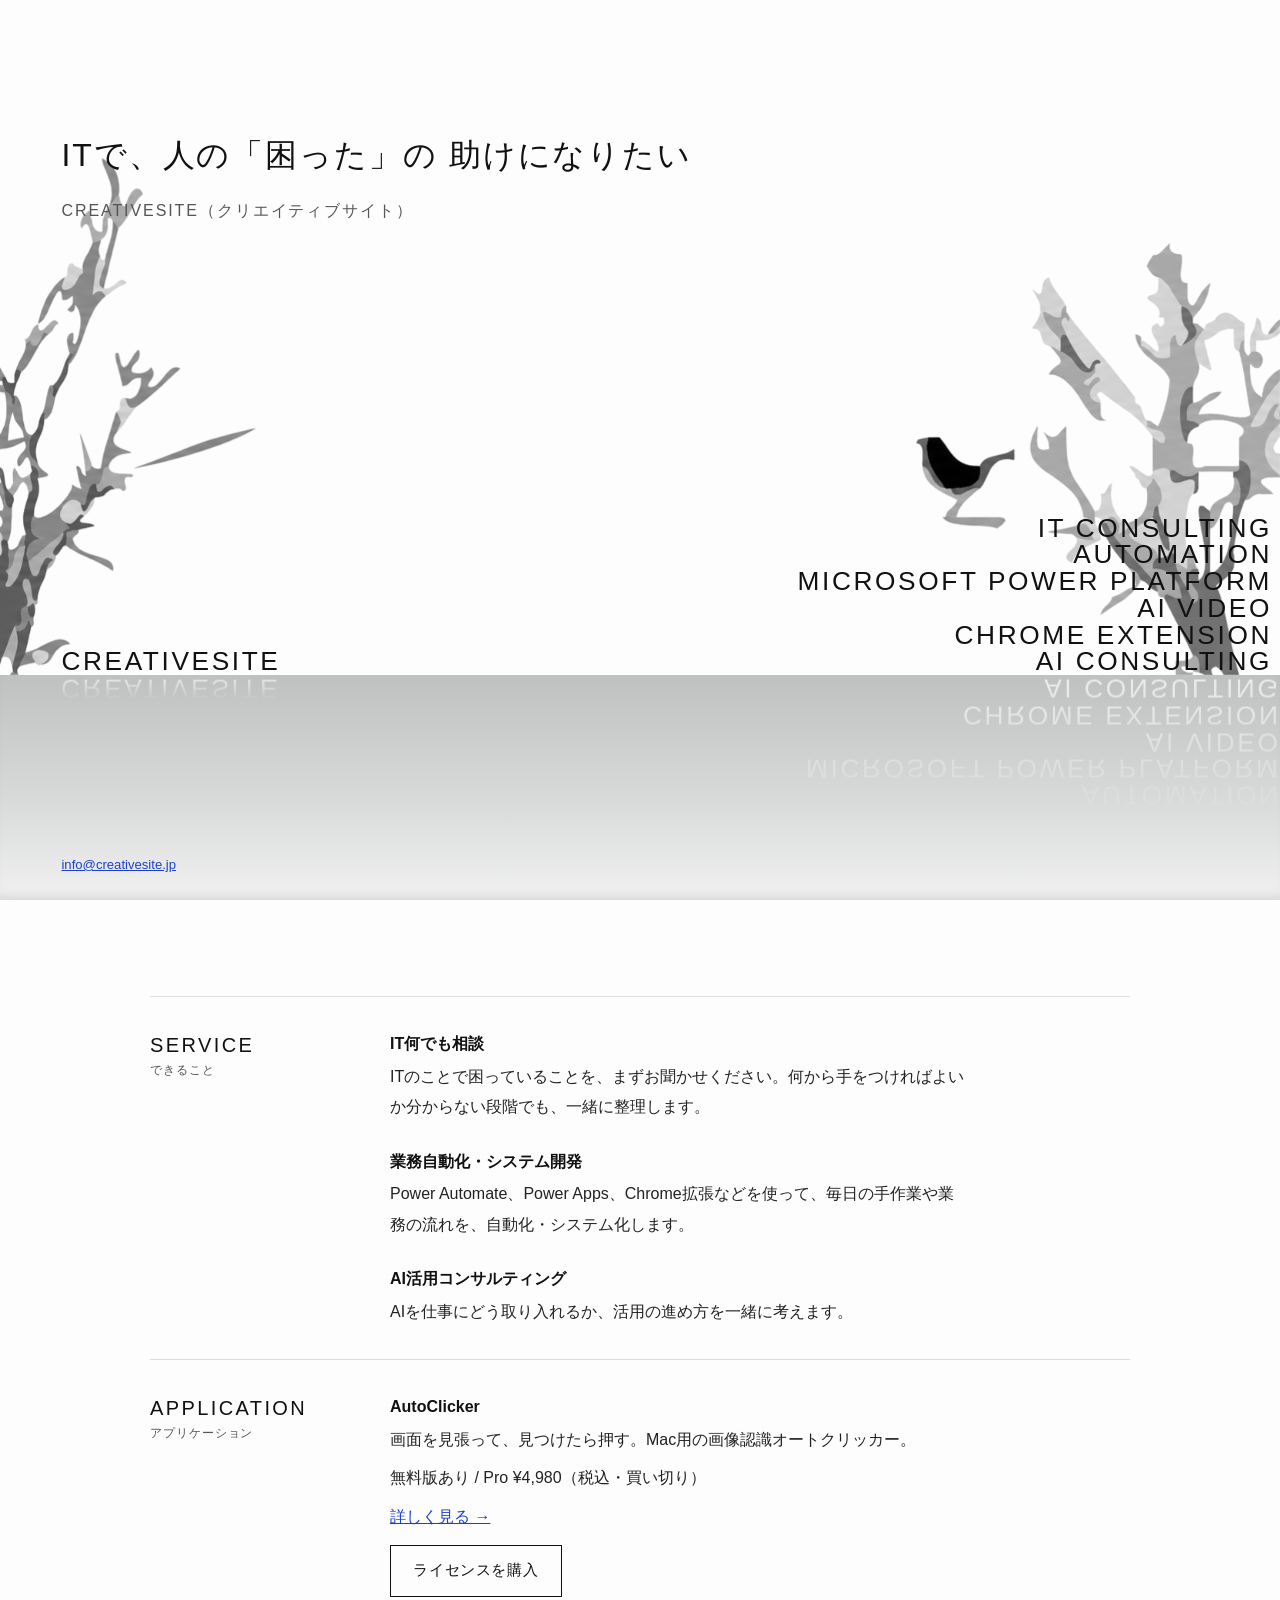
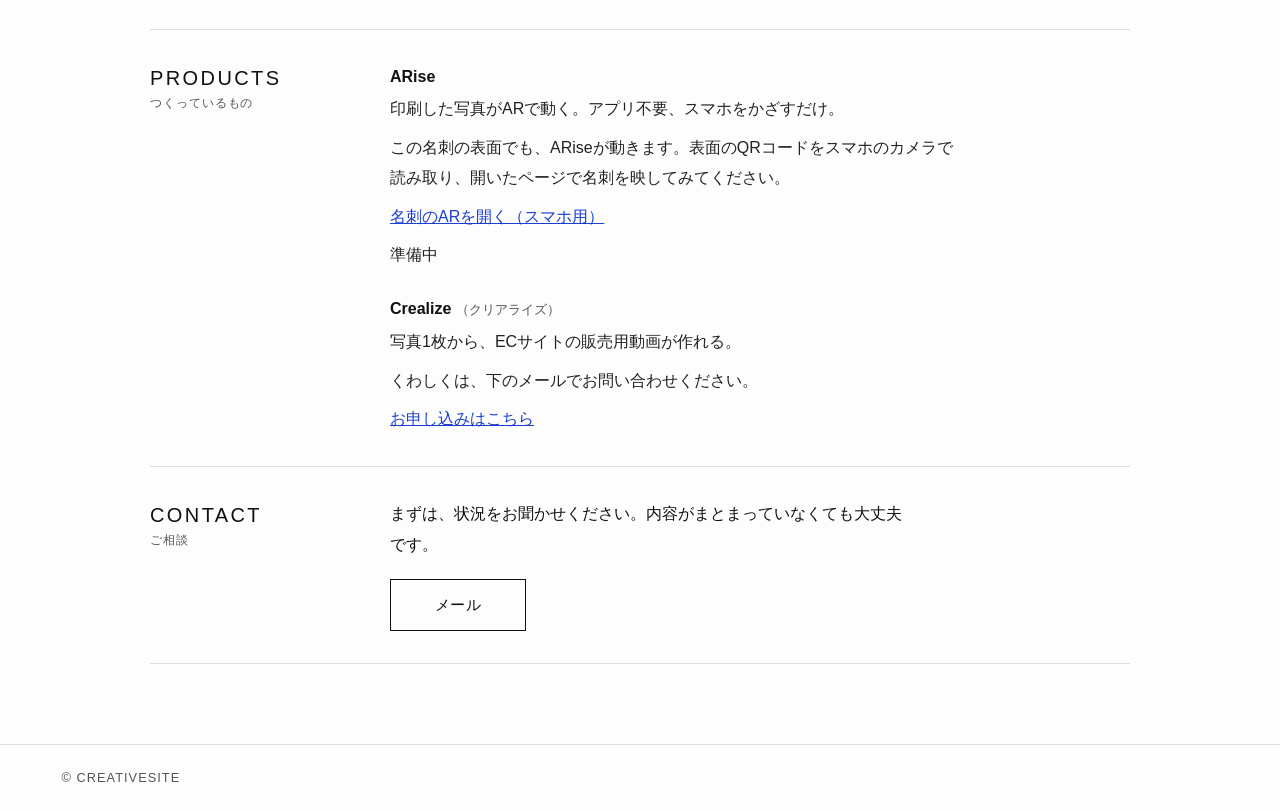
==== index.html @ b31be6be "背景の木を約15%小さくする Co-Authored-By: Claude Sonnet 5.5 <noreply@anthropic.com> Claude-Session: https://cla" ====
<!doctype html>
<html lang="ja">
<head>
<meta charset="utf-8">
<meta name="viewport" content="width=device-width, initial-scale=1">
<!-- Google tag (gtag.js) -->
<script async src="https://www.googletagmanager.com/gtag/js?id=G-5VR844BE9Q"></script>
<script>
  window.dataLayer = window.dataLayer || [];
  function gtag(){dataLayer.push(arguments);}
  gtag('js', new Date());
  gtag('config', 'G-5VR844BE9Q');
</script>
<title>CREATIVESITE（クリエイティブサイト）｜IT相談・業務自動化・AI活用</title>
<meta name="description" content="ITで、人の「困った」の助けになりたい。IT何でも相談、業務自動化・システム開発（Power Automate・Power Apps・Chrome拡張）、AI活用コンサルティング。">
<meta name="theme-color" content="#fdfdfd">
<meta property="og:type" content="website">
<meta property="og:locale" content="ja_JP">
<meta property="og:site_name" content="CREATIVESITE">
<meta property="og:title" content="CREATIVESITE（クリエイティブサイト）">
<meta property="og:description" content="ITで、人の「困った」の助けになりたい。">
<meta property="og:url" content="https://www.creativesite.jp/">
<link rel="canonical" href="https://www.creativesite.jp/">
<link rel="icon" href="data:image/svg+xml,%3Csvg xmlns='http://www.w3.org/2000/svg' viewBox='0 0 32 32'%3E%3Crect width='32' height='32' fill='%23fdfdfd'/%3E%3Crect y='20' width='32' height='12' fill='%23c4c5c5'/%3E%3Ctext x='16' y='19' font-family='Arial' font-size='17' font-weight='300' text-anchor='middle' fill='%23111'%3EC%3C/text%3E%3C/svg%3E">
<style>
  :root {
    --paper: #fdfdfd;
    --ink: #111;
    --sub: #555;
    --rule: #dcdddd;
    --floor-top: #bfc0c0;
    --floor-bottom: #f1f1f1;
    --link: #1c3fd0;
    --gutter: clamp(1.25rem, 4.8vw, 6rem);
    --horizon: 25%;

    --thin: "Helvetica Neue", "Segoe UI", "Avenir Next", Helvetica, Arial, "Hiragino Sans", "Yu Gothic", sans-serif;
    --jp: "Hiragino Sans", "Hiragino Kaku Gothic ProN", "Yu Gothic", "YuGothic", "Noto Sans JP", Meiryo, sans-serif;
  }

  *, *::before, *::after { box-sizing: border-box; }
  html { -webkit-text-size-adjust: 100%; }
  body { margin: 0; background: var(--paper); color: var(--ink); font-family: var(--jp); line-height: 1.9; }
  a { color: var(--link); }
  :focus-visible { outline: 3px solid #e0a800; outline-offset: 3px; }

  /* ---------- 1画面目: 白い空と、灰色の床に映る文字 ---------- */
  .stage {
    position: relative;
    height: 100vh;
    height: 100svh;
    min-height: 600px;
    overflow: hidden;
    background: var(--paper);
  }

  /* 背景の木と小鳥(床の上端に立つ。文字より後ろ) */
  .tree {
    position: absolute; bottom: var(--horizon); z-index: 0; width: auto; max-width: none;
    pointer-events: none; user-select: none;
    animation: appear 1.6s ease-out .2s both;
  }
  .tree.left  { left: 0;  height: 57.5vh; height: 57.5svh; }
  .tree.right { right: 0; height: 48vh; height: 48svh; }
  .floor {
    position: absolute; inset: auto 0 0 0; height: var(--horizon);
    background: linear-gradient(180deg, var(--floor-top) 0%, #d8d9d9 55%, var(--floor-bottom) 100%);
    box-shadow: inset 0 -10px 14px -10px rgba(0, 0, 0, .18);
  }

  .tagline {
    position: absolute; left: var(--gutter); top: clamp(3rem, 16vh, 8rem); margin: 0;
    font-family: var(--jp); font-weight: 300;
    font-size: clamp(1.02rem, 2.6vw, 2rem); line-height: 1.7; letter-spacing: .06em;
  }
  .tagline span { display: inline-block; }
  .tagline small { display: block; margin-top: .9rem; font-size: .5em; letter-spacing: .12em; color: var(--sub); }

  .thin {
    font-family: var(--thin); font-weight: 300; text-transform: uppercase;
    font-size: clamp(.95rem, 2.05vw, 1.9rem); letter-spacing: .1em; line-height: 1.02;
  }
  .mark { position: absolute; bottom: var(--horizon); margin: 0; }
  .mark.left  { left: var(--gutter); }
  .mark.right { right: 0; text-align: right; padding-right: max(.5rem, calc(var(--gutter) * .1)); }
  .mark ul { margin: 0; padding: 0; list-style: none; }

  /* 床に映った文字(上下を反転して、下へ向けて消える) */
  .mark .refl {
    position: absolute; left: 0; right: 0; top: 100%;
    transform: scaleY(-1);
    color: #fff;
    -webkit-mask-image: linear-gradient(to top, rgba(0,0,0,.7), transparent 92%);
            mask-image: linear-gradient(to top, rgba(0,0,0,.7), transparent 92%);
    pointer-events: none; user-select: none;
    animation: appear 1.4s ease-out .3s both;
  }
  @keyframes appear { from { opacity: 0; } to { opacity: 1; } }

  .mail {
    position: absolute; left: var(--gutter); bottom: clamp(.9rem, 3vh, 1.6rem); margin: 0;
    font-family: var(--thin); font-size: .82rem; line-height: 1.4;
  }

  /* ---------- 2画面目以降: 内容 ---------- */
  .info { width: min(980px, 100% - 2.5rem); margin: 0 auto; padding: clamp(3rem, 9vw, 6rem) 0 clamp(3rem, 8vw, 5rem); }
  .sec { display: grid; grid-template-columns: minmax(9rem, 13rem) 1fr; column-gap: 2rem; padding: 2rem 0; border-top: 1px solid var(--rule); }
  .sec:last-child { border-bottom: 1px solid var(--rule); }
  .sec h2 {
    margin: 0; font-family: var(--thin); font-weight: 300; text-transform: uppercase;
    font-size: 1.25rem; letter-spacing: .12em; line-height: 1.6;
  }
  .sec h2 small { display: block; font-family: var(--jp); font-size: .72rem; letter-spacing: .08em; color: var(--sub); text-transform: none; }
  dl { margin: 0; }
  dl > div + div { margin-top: 1.5rem; }
  dt { font-weight: 600; }
  dt small { font-weight: 400; color: var(--sub); }
  dd { margin: .15rem 0 0; max-width: 36em; color: #222; }
  dd p { margin: 0; }
  dd p + p { margin-top: .5rem; }
  p, dd { line-break: strict; text-wrap: pretty; }

  .links { display: flex; flex-wrap: wrap; gap: .7rem; margin: 0; padding: 0; list-style: none; }
  .links a {
    display: inline-block; padding: .65rem 1.4rem; min-width: 8.5rem; text-align: center;
    color: var(--ink); text-decoration: none; border: 1px solid var(--ink);
    font-size: .95rem; letter-spacing: .04em;
    transition: background-color .15s, color .15s;
  }
  .links a:hover { background: var(--ink); color: #fff; }
  .soon { display: inline-block; padding: .65rem 1.4rem; min-width: 8.5rem; text-align: center; border: 1px dashed #aaa; color: #777; font-size: .95rem; cursor: not-allowed; }
  .soon small { display: block; font-size: .72rem; letter-spacing: .08em; }
  dd .links { margin-top: .8rem; }
  .contact-note { margin: 0 0 1.2rem; max-width: 34em; }

  footer { border-top: 1px solid var(--rule); padding: 1.3rem var(--gutter); font-family: var(--thin); font-weight: 300; font-size: .8rem; letter-spacing: .08em; color: var(--sub); }
  footer p { margin: 0; }

  @media (max-width: 720px) {
    .sec { grid-template-columns: 1fr; row-gap: 1rem; }
    .thin { letter-spacing: .05em; font-size: clamp(.8rem, 3.6vw, 1rem); }
    :root { --horizon: 27%; }
    .tree.left  { height: min(255px, 34svh); }
    .tree.right { height: min(212px, 28svh); }
  }
  @media (prefers-reduced-motion: reduce) {
    .mark .refl, .tree { animation: none; }
    .links a { transition: none; }
  }
</style>
</head>
<body>

<header class="stage">
  <img class="tree left" src="/assets/tree-left.png" width="332" height="672" alt="" aria-hidden="true" decoding="async">
  <img class="tree right" src="/assets/tree-right-bird.png" width="474" height="562" alt="" aria-hidden="true" decoding="async">

  <p class="tagline"><span>ITで、人の「困った」の</span> <span>助けになりたい</span><small>CREATIVESITE（クリエイティブサイト）</small></p>

  <div class="floor" aria-hidden="true"></div>

  <h1 class="mark left thin" aria-label="CREATIVESITE（クリエイティブサイト）">
    <span>CREATIVESITE</span>
    <span class="refl" aria-hidden="true">CREATIVESITE</span>
  </h1>

  <div class="mark right thin">
    <ul>
      <li>IT Consulting</li>
      <li>Automation</li>
      <li>Microsoft Power Platform</li>
      <li>AI Video</li>
      <li>Chrome Extension</li>
      <li>AI Consulting</li>
    </ul>
    <ul class="refl" aria-hidden="true">
      <li>IT Consulting</li>
      <li>Automation</li>
      <li>Microsoft Power Platform</li>
      <li>AI Video</li>
      <li>Chrome Extension</li>
      <li>AI Consulting</li>
    </ul>
  </div>

  <p class="mail"><a href="mailto:info@creativesite.jp">info@creativesite.jp</a></p>
</header>

<main class="info">

  <section class="sec" aria-labelledby="service">
    <h2 id="service">Service<small>できること</small></h2>
    <dl>
      <div>
        <dt>IT何でも相談</dt>
        <dd><p>ITのことで困っていることを、まずお聞かせください。何から手をつければよいか分からない段階でも、一緒に整理します。</p></dd>
      </div>
      <div>
        <dt>業務自動化・システム開発</dt>
        <dd><p>Power Automate、Power Apps、Chrome拡張などを使って、毎日の手作業や業務の流れを、自動化・システム化します。</p></dd>
      </div>
      <div>
        <dt>AI活用コンサルティング</dt>
        <dd><p>AIを仕事にどう取り入れるか、活用の進め方を一緒に考えます。</p></dd>
      </div>
    </dl>
  </section>

  <section class="sec" aria-labelledby="application">
    <h2 id="application">Application<small>アプリケーション</small></h2>
    <dl>
      <div>
        <dt>AutoClicker</dt>
        <dd>
          <p>画面を見張って、見つけたら押す。Mac用の画像認識オートクリッカー。</p>
          <p>無料版あり / Pro ¥4,980（税込・買い切り）</p>
          <p><a href="/autoclicker/">詳しく見る →</a></p>
          <ul class="links">
            <li><a href="/autoclicker/#plans">ライセンスを購入</a></li>
          </ul>
        </dd>
      </div>
    </dl>
  </section>

  <section class="sec" aria-labelledby="products">
    <h2 id="products">Products<small>つくっているもの</small></h2>
    <dl>
      <div>
        <dt>ARise</dt>
        <dd>
          <p>印刷した写真がARで動く。アプリ不要、スマホをかざすだけ。</p>
          <p>この名刺の表面でも、ARiseが動きます。表面のQRコードをスマホのカメラで読み取り、開いたページで名刺を映してみてください。</p>
          <p><a href="https://ar.creativesite.jp/">名刺のARを開く（スマホ用）</a></p>
          <p>準備中</p>
        </dd>
      </div>
      <div>
        <dt>Crealize <small>（クリアライズ）</small></dt>
        <dd>
          <p>写真1枚から、ECサイトの販売用動画が作れる。</p>
          <p>くわしくは、下のメールでお問い合わせください。</p>
          <p><a href="https://creativesite.jp/crealize/apply/">お申し込みはこちら</a></p>
        </dd>
      </div>
    </dl>
  </section>

  <section class="sec" aria-labelledby="contact">
    <h2 id="contact">Contact<small>ご相談</small></h2>
    <div>
      <p class="contact-note">まずは、状況をお聞かせください。内容がまとまっていなくても大丈夫です。</p>
      <ul class="links">
        <li><a href="mailto:info@creativesite.jp">メール</a></li>
      </ul>
    </div>
  </section>

</main>

<footer>
  <p>&copy; CREATIVESITE</p>
</footer>

</body>
</html>
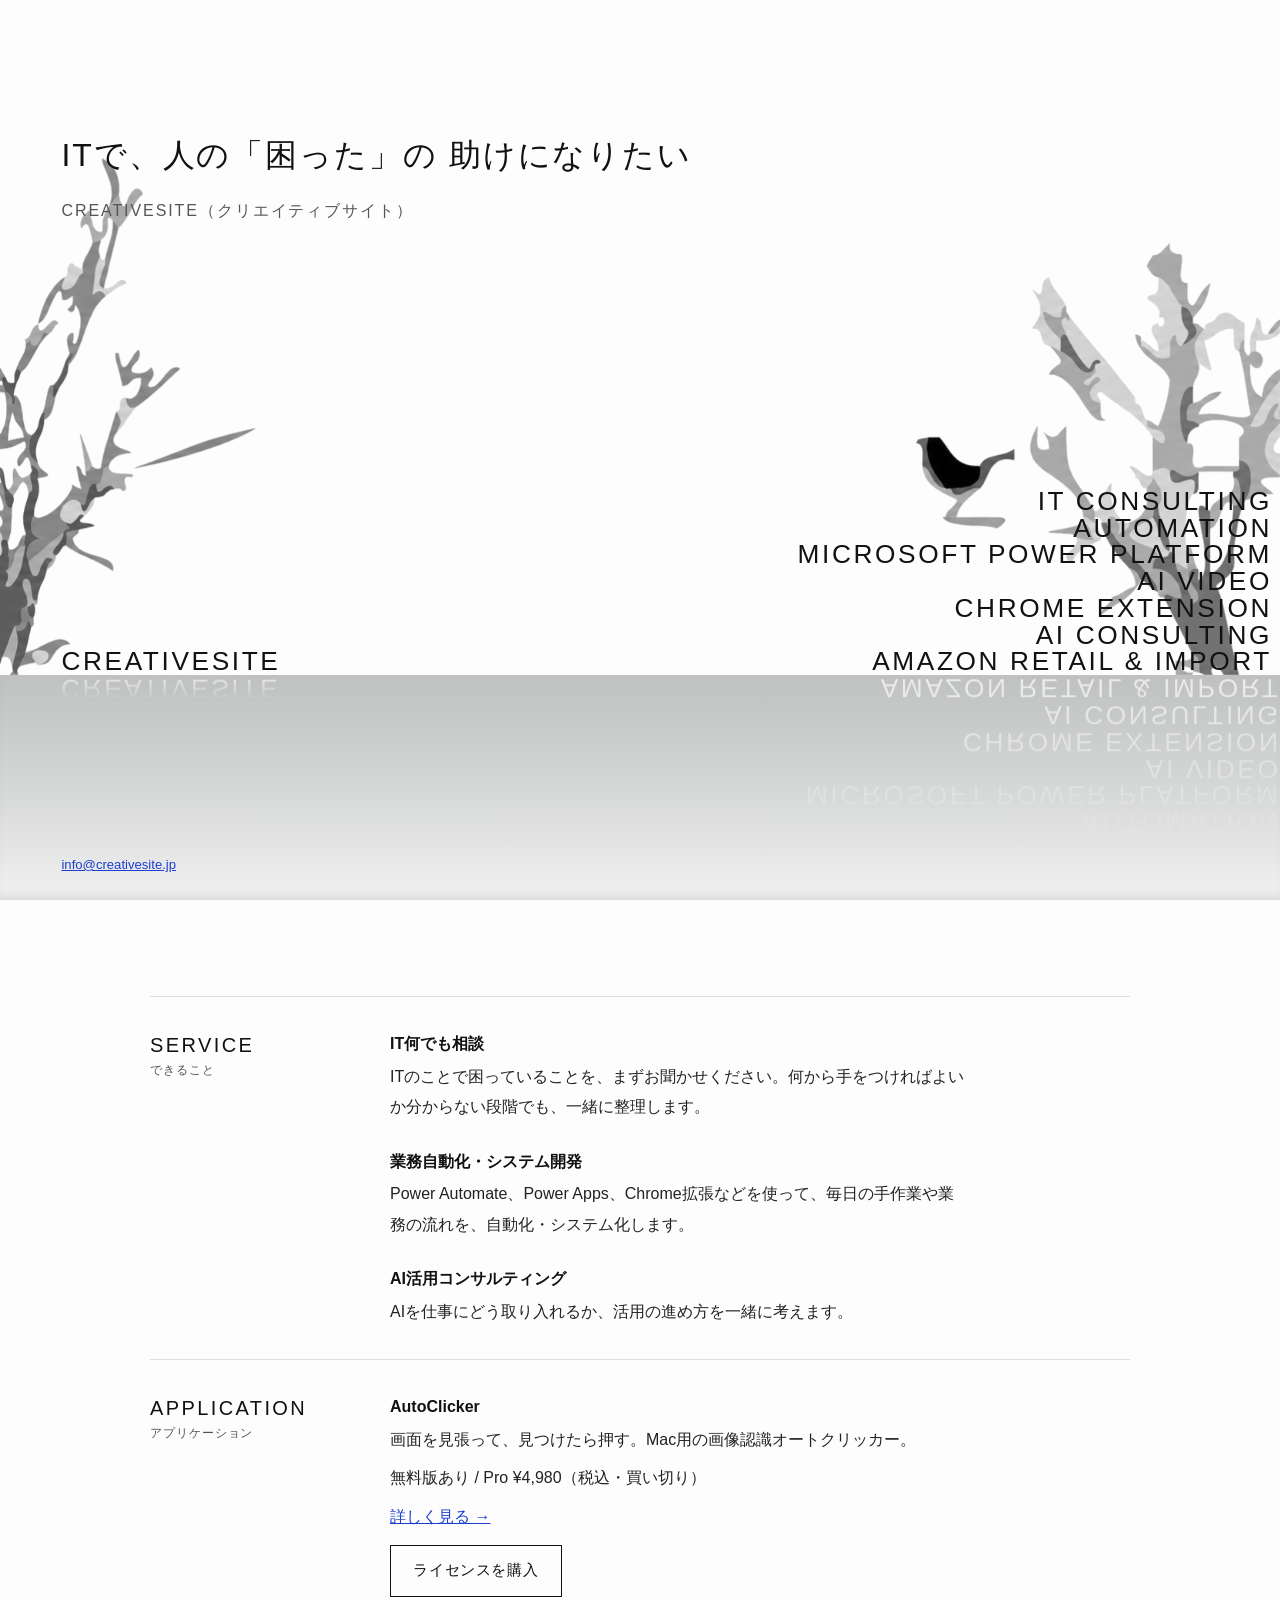
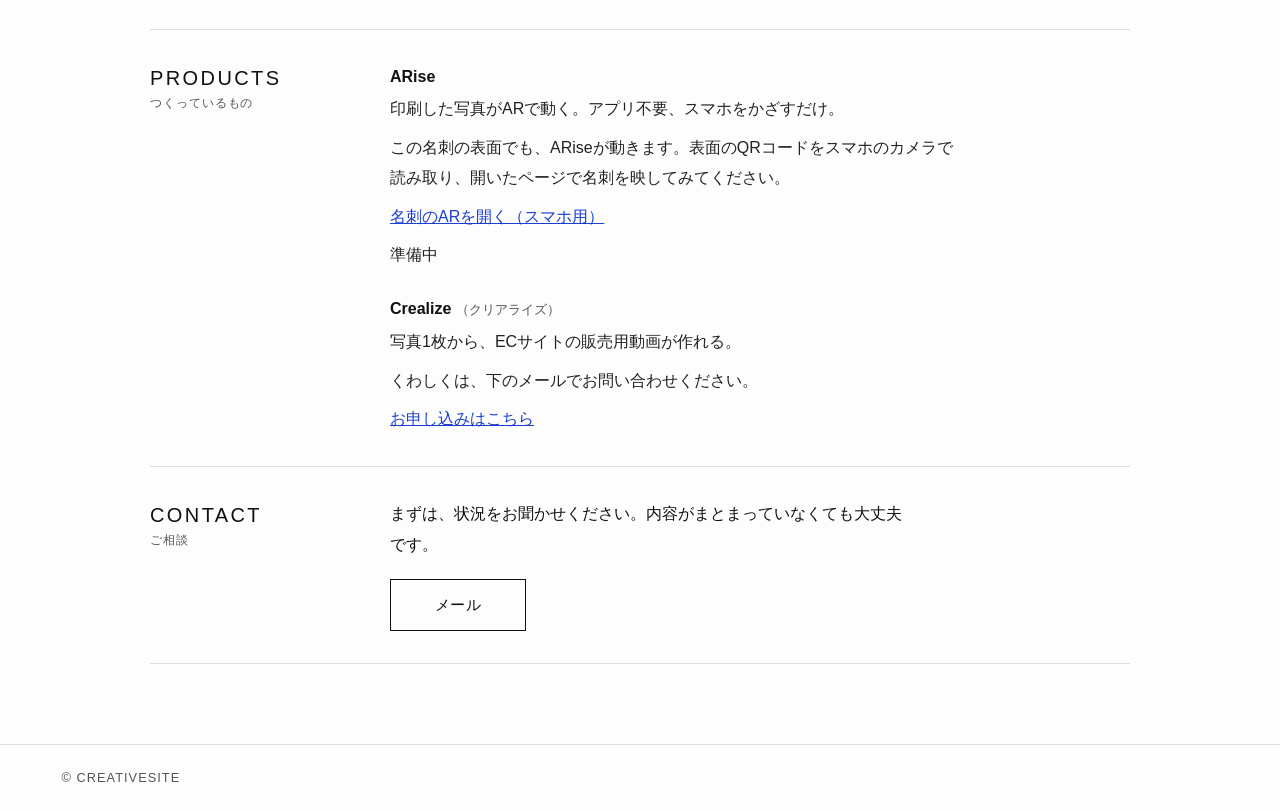
==== commit 9bec8f46: "Add Amazon Retail & Import to header menu Co-Authored-By: Claude Sonnet 5.5 <noreply@anthropic.com> " ====
--- a/index.html
+++ b/index.html
@@ -172,6 +172,7 @@
       <li>AI Video</li>
       <li>Chrome Extension</li>
       <li>AI Consulting</li>
+      <li>Amazon Retail &amp; Import</li>
     </ul>
     <ul class="refl" aria-hidden="true">
       <li>IT Consulting</li>
@@ -180,6 +181,7 @@
       <li>AI Video</li>
       <li>Chrome Extension</li>
       <li>AI Consulting</li>
+      <li>Amazon Retail &amp; Import</li>
     </ul>
   </div>
 
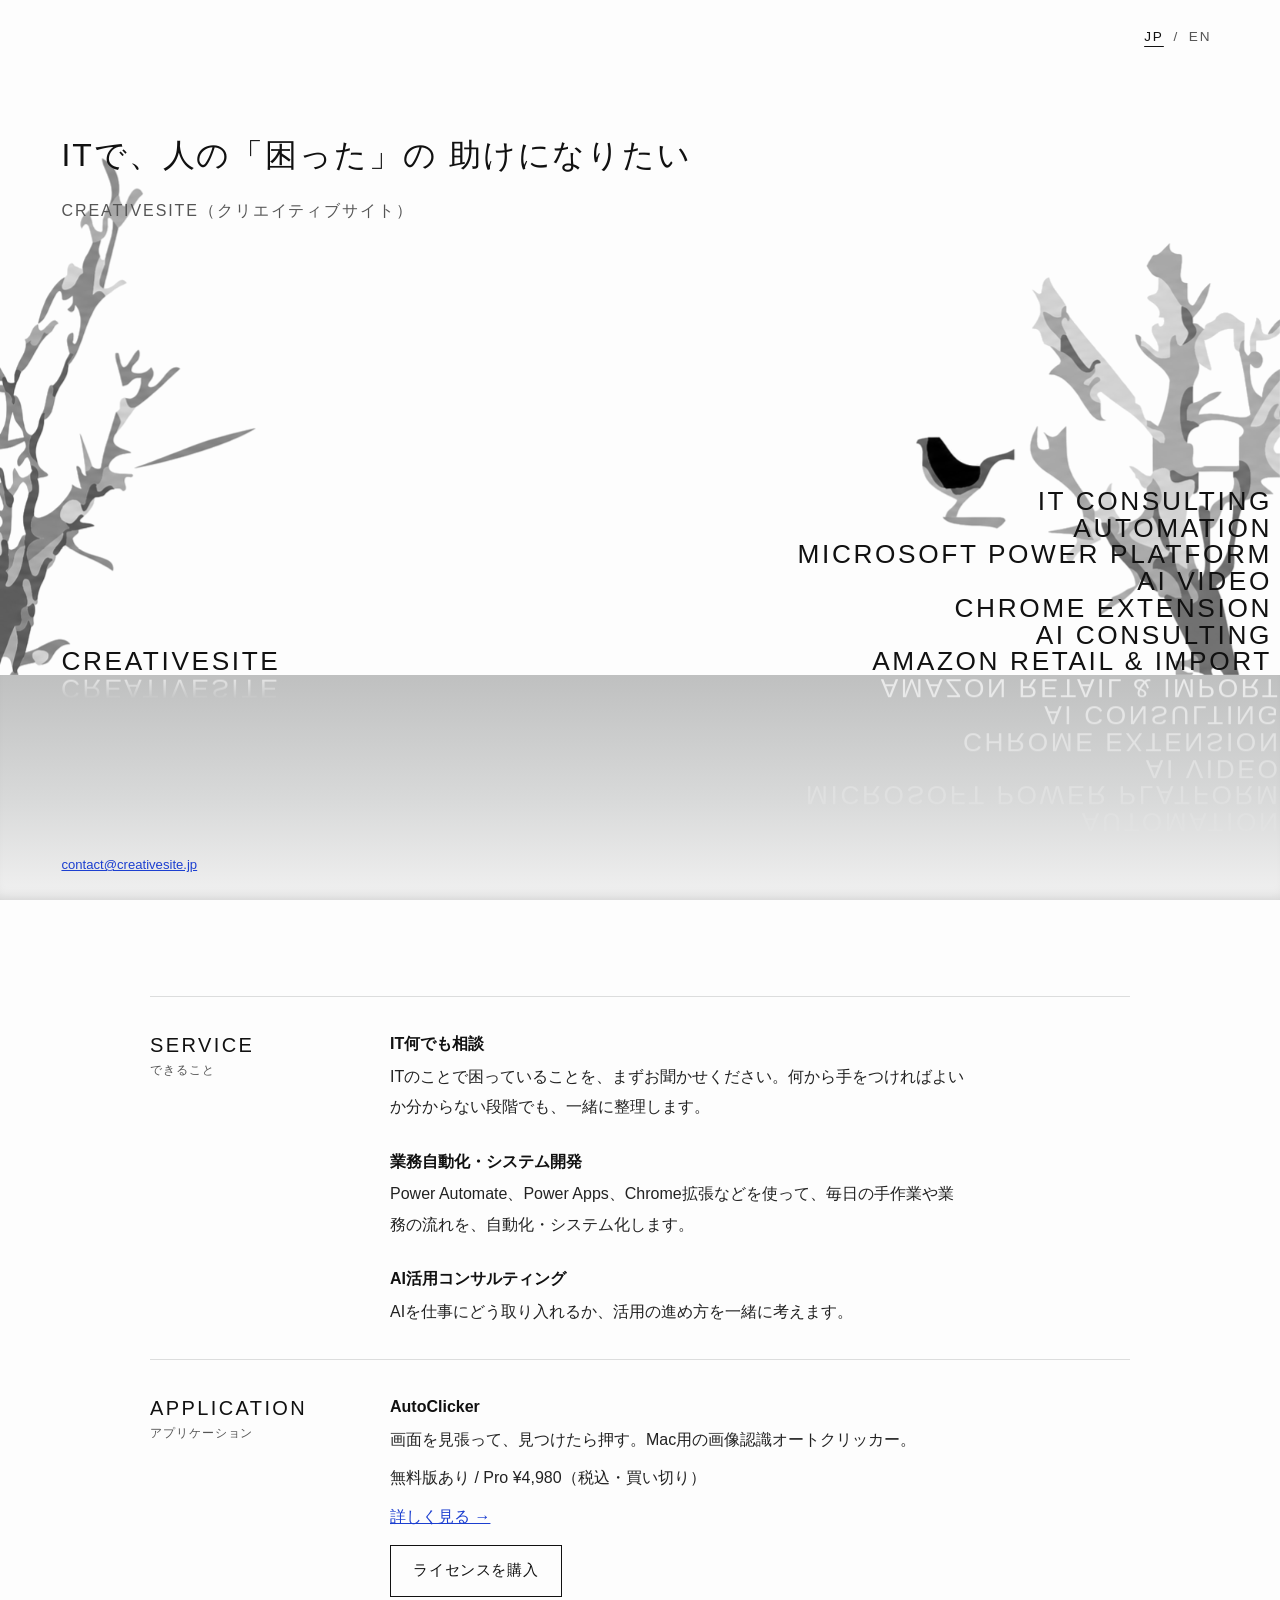
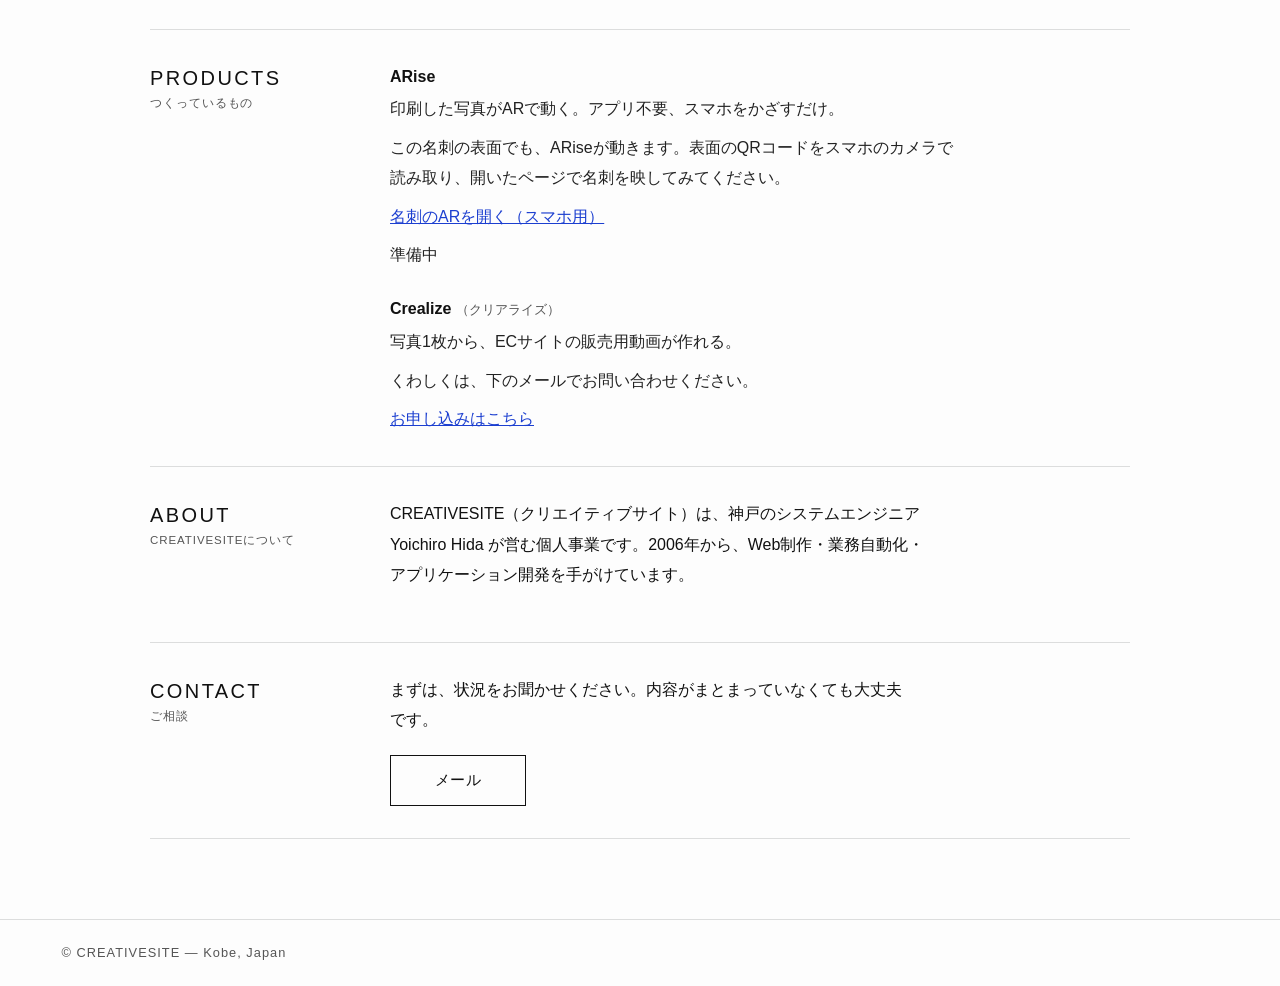
==== commit 4f346b31: "トップページに JP/EN 切り替え(パタパタ表示)と About を追加 - 右上の JP / EN ボタンで、ページを読み込み直さずに文章を切り替える - 切り替え時は、文字がランダムにめくれてか" ====
--- a/index.html
+++ b/index.html
@@ -12,7 +12,7 @@
   gtag('config', 'G-5VR844BE9Q');
 </script>
 <title>CREATIVESITE（クリエイティブサイト）｜IT相談・業務自動化・AI活用</title>
-<meta name="description" content="ITで、人の「困った」の助けになりたい。IT何でも相談、業務自動化・システム開発（Power Automate・Power Apps・Chrome拡張）、AI活用コンサルティング。">
+<meta name="description" content="ITで、人の「困った」の助けになりたい。神戸のIT個人事業。IT何でも相談、業務自動化・システム開発（Power Automate・Power Apps・Chrome拡張）、AI活用コンサルティング。">
 <meta name="theme-color" content="#fdfdfd">
 <meta property="og:type" content="website">
 <meta property="og:locale" content="ja_JP">
@@ -136,6 +136,25 @@
   footer { border-top: 1px solid var(--rule); padding: 1.3rem var(--gutter); font-family: var(--thin); font-weight: 300; font-size: .8rem; letter-spacing: .08em; color: var(--sub); }
   footer p { margin: 0; }
 
+  /* ---------- 言語切り替え ---------- */
+  .lang {
+    position: absolute; top: clamp(.6rem, 2.4vh, 1.4rem); right: var(--gutter); z-index: 2;
+    display: flex; align-items: center; gap: .15rem;
+    font-family: var(--thin); font-weight: 300; font-size: .85rem; letter-spacing: .14em;
+    color: var(--sub);
+  }
+  .lang button {
+    font: inherit; letter-spacing: inherit; color: inherit; background: none; border: 0;
+    padding: .55rem .45rem; cursor: pointer; line-height: 1;
+  }
+  .lang button[aria-pressed="true"] { color: var(--ink); text-decoration: underline; text-underline-offset: .35em; text-decoration-thickness: 1px; cursor: default; }
+  .lang button:hover { color: var(--ink); }
+  html[lang="en"] body,
+  html[lang="en"] .tagline { font-family: var(--thin); }
+  html[lang="en"] .tagline { letter-spacing: .03em; }
+  html[lang="en"] dd { color: #333; }
+  .flapping { font-variant-numeric: tabular-nums; }
+
   @media (max-width: 720px) {
     .sec { grid-template-columns: 1fr; row-gap: 1rem; }
     .thin { letter-spacing: .05em; font-size: clamp(.8rem, 3.6vw, 1rem); }
@@ -155,17 +174,23 @@
   <img class="tree left" src="/assets/tree-left.png" width="332" height="672" alt="" aria-hidden="true" decoding="async">
   <img class="tree right" src="/assets/tree-right-bird.png" width="474" height="562" alt="" aria-hidden="true" decoding="async">
 
-  <p class="tagline"><span>ITで、人の「困った」の</span> <span>助けになりたい</span><small>CREATIVESITE（クリエイティブサイト）</small></p>
+  <div class="lang" role="group" aria-label="Language / 言語">
+    <button type="button" data-lang="ja" aria-pressed="true" lang="ja" title="日本語">JP</button>
+    <span aria-hidden="true">/</span>
+    <button type="button" data-lang="en" aria-pressed="false" lang="en" title="English">EN</button>
+  </div>
+
+  <p class="tagline" data-i18n="tagline"><span>ITで、人の「困った」の</span> <span>助けになりたい</span><small>CREATIVESITE（クリエイティブサイト）</small></p>
 
   <div class="floor" aria-hidden="true"></div>
 
-  <h1 class="mark left thin" aria-label="CREATIVESITE（クリエイティブサイト）">
-    <span>CREATIVESITE</span>
-    <span class="refl" aria-hidden="true">CREATIVESITE</span>
+  <h1 class="mark left thin" aria-label="CREATIVESITE（クリエイティブサイト）" data-i18n-aria="h1">
+    <span data-flap>CREATIVESITE</span>
+    <span class="refl" aria-hidden="true" data-flap>CREATIVESITE</span>
   </h1>
 
   <div class="mark right thin">
-    <ul>
+    <ul data-flap>
       <li>IT Consulting</li>
       <li>Automation</li>
       <li>Microsoft Power Platform</li>
@@ -174,7 +199,7 @@
       <li>AI Consulting</li>
       <li>Amazon Retail &amp; Import</li>
     </ul>
-    <ul class="refl" aria-hidden="true">
+    <ul class="refl" aria-hidden="true" data-flap>
       <li>IT Consulting</li>
       <li>Automation</li>
       <li>Microsoft Power Platform</li>
@@ -185,40 +210,40 @@
     </ul>
   </div>
 
-  <p class="mail"><a href="mailto:info@creativesite.jp">info@creativesite.jp</a></p>
+  <p class="mail"><a href="mailto:contact@creativesite.jp" data-flap>contact@creativesite.jp</a></p>
 </header>
 
 <main class="info">
 
   <section class="sec" aria-labelledby="service">
-    <h2 id="service">Service<small>できること</small></h2>
+    <h2 id="service" data-i18n="svc.h">Service<small>できること</small></h2>
     <dl>
       <div>
-        <dt>IT何でも相談</dt>
-        <dd><p>ITのことで困っていることを、まずお聞かせください。何から手をつければよいか分からない段階でも、一緒に整理します。</p></dd>
-      </div>
-      <div>
-        <dt>業務自動化・システム開発</dt>
-        <dd><p>Power Automate、Power Apps、Chrome拡張などを使って、毎日の手作業や業務の流れを、自動化・システム化します。</p></dd>
-      </div>
-      <div>
-        <dt>AI活用コンサルティング</dt>
-        <dd><p>AIを仕事にどう取り入れるか、活用の進め方を一緒に考えます。</p></dd>
+        <dt data-i18n="svc.1.t">IT何でも相談</dt>
+        <dd><p data-i18n="svc.1.d">ITのことで困っていることを、まずお聞かせください。何から手をつければよいか分からない段階でも、一緒に整理します。</p></dd>
+      </div>
+      <div>
+        <dt data-i18n="svc.2.t">業務自動化・システム開発</dt>
+        <dd><p data-i18n="svc.2.d">Power Automate、Power Apps、Chrome拡張などを使って、毎日の手作業や業務の流れを、自動化・システム化します。</p></dd>
+      </div>
+      <div>
+        <dt data-i18n="svc.3.t">AI活用コンサルティング</dt>
+        <dd><p data-i18n="svc.3.d">AIを仕事にどう取り入れるか、活用の進め方を一緒に考えます。</p></dd>
       </div>
     </dl>
   </section>
 
   <section class="sec" aria-labelledby="application">
-    <h2 id="application">Application<small>アプリケーション</small></h2>
+    <h2 id="application" data-i18n="app.h">Application<small>アプリケーション</small></h2>
     <dl>
       <div>
-        <dt>AutoClicker</dt>
+        <dt data-flap>AutoClicker</dt>
         <dd>
-          <p>画面を見張って、見つけたら押す。Mac用の画像認識オートクリッカー。</p>
-          <p>無料版あり / Pro ¥4,980（税込・買い切り）</p>
-          <p><a href="/autoclicker/">詳しく見る →</a></p>
+          <p data-i18n="app.ac.d">画面を見張って、見つけたら押す。Mac用の画像認識オートクリッカー。</p>
+          <p data-i18n="app.ac.price">無料版あり / Pro ¥4,980（税込・買い切り）</p>
+          <p><a href="/autoclicker/" data-i18n="app.ac.more">詳しく見る →</a></p>
           <ul class="links">
-            <li><a href="/autoclicker/#plans">ライセンスを購入</a></li>
+            <li><a href="/autoclicker/#plans" data-i18n="app.ac.buy">ライセンスを購入</a></li>
           </ul>
         </dd>
       </div>
@@ -226,34 +251,41 @@
   </section>
 
   <section class="sec" aria-labelledby="products">
-    <h2 id="products">Products<small>つくっているもの</small></h2>
+    <h2 id="products" data-i18n="prd.h">Products<small>つくっているもの</small></h2>
     <dl>
       <div>
-        <dt>ARise</dt>
+        <dt data-flap>ARise</dt>
         <dd>
-          <p>印刷した写真がARで動く。アプリ不要、スマホをかざすだけ。</p>
-          <p>この名刺の表面でも、ARiseが動きます。表面のQRコードをスマホのカメラで読み取り、開いたページで名刺を映してみてください。</p>
-          <p><a href="https://ar.creativesite.jp/">名刺のARを開く（スマホ用）</a></p>
-          <p>準備中</p>
+          <p data-i18n="prd.ar.d">印刷した写真がARで動く。アプリ不要、スマホをかざすだけ。</p>
+          <p data-i18n="prd.ar.card">この名刺の表面でも、ARiseが動きます。表面のQRコードをスマホのカメラで読み取り、開いたページで名刺を映してみてください。</p>
+          <p><a href="https://ar.creativesite.jp/" data-i18n="prd.ar.link">名刺のARを開く（スマホ用）</a></p>
+          <p data-i18n="prd.ar.soon">準備中</p>
         </dd>
       </div>
       <div>
-        <dt>Crealize <small>（クリアライズ）</small></dt>
+        <dt data-i18n="prd.cr.t">Crealize <small>（クリアライズ）</small></dt>
         <dd>
-          <p>写真1枚から、ECサイトの販売用動画が作れる。</p>
-          <p>くわしくは、下のメールでお問い合わせください。</p>
-          <p><a href="https://creativesite.jp/crealize/apply/">お申し込みはこちら</a></p>
+          <p data-i18n="prd.cr.d">写真1枚から、ECサイトの販売用動画が作れる。</p>
+          <p data-i18n="prd.cr.ask">くわしくは、下のメールでお問い合わせください。</p>
+          <p><a href="https://creativesite.jp/crealize/apply/" data-i18n="prd.cr.apply">お申し込みはこちら</a></p>
         </dd>
       </div>
     </dl>
   </section>
 
+  <section class="sec" aria-labelledby="about">
+    <h2 id="about" data-i18n="abt.h">About<small>CREATIVESITEについて</small></h2>
+    <div>
+      <p class="contact-note" data-i18n="abt.d">CREATIVESITE（クリエイティブサイト）は、神戸のシステムエンジニア Yoichiro Hida が営む個人事業です。2006年から、Web制作・業務自動化・アプリケーション開発を手がけています。</p>
+    </div>
+  </section>
+
   <section class="sec" aria-labelledby="contact">
-    <h2 id="contact">Contact<small>ご相談</small></h2>
+    <h2 id="contact" data-i18n="cnt.h">Contact<small>ご相談</small></h2>
     <div>
-      <p class="contact-note">まずは、状況をお聞かせください。内容がまとまっていなくても大丈夫です。</p>
+      <p class="contact-note" data-i18n="cnt.d">まずは、状況をお聞かせください。内容がまとまっていなくても大丈夫です。</p>
       <ul class="links">
-        <li><a href="mailto:info@creativesite.jp">メール</a></li>
+        <li><a href="mailto:contact@creativesite.jp" data-i18n="cnt.mail">メール</a></li>
       </ul>
     </div>
   </section>
@@ -261,8 +293,169 @@
 </main>
 
 <footer>
-  <p>&copy; CREATIVESITE</p>
+  <p data-flap>&copy; CREATIVESITE &mdash; Kobe, Japan</p>
 </footer>
+
+<script>
+/* ---------- JP / EN 切り替え(パタパタ表示) ---------- */
+(function () {
+  var EN = {
+    title: 'CREATIVESITE | IT Consulting, Business Automation & AI Adoption',
+    desc: 'CREATIVESITE is a solo-operated IT practice in Kobe, Japan. IT consulting, business automation with Power Automate / Power Apps, and AI adoption support for small businesses and solopreneurs.',
+    h1: 'CREATIVESITE',
+    tagline: '<span>Using IT to help people</span> <span>when they’re stuck.</span><small>CREATIVESITE — Kobe, Japan</small>',
+    'svc.h': 'Services<small>What we do</small>',
+    'svc.1.t': 'IT Consulting',
+    'svc.1.d': 'Tell us what is troubling you about IT. Even if you do not yet know where to start, we will work through it together and map out the next steps.',
+    'svc.2.t': 'Business Automation &amp; System Development',
+    'svc.2.d': 'Using tools such as Power Automate, Power Apps, and Chrome extensions, we automate and systematize everyday manual work and business workflows.',
+    'svc.3.t': 'AI Adoption Consulting',
+    'svc.3.d': 'We help you work out how to bring AI into your work, and how to move adoption forward in a practical way.',
+    'app.h': 'Application<small>Our app</small>',
+    'app.ac.d': 'An image-recognition auto clicker for Mac — it watches the screen and clicks when it finds what you are looking for.',
+    'app.ac.price': 'Free version available / Pro ¥4,980 (tax incl., one-time purchase)',
+    'app.ac.more': 'Learn more (Japanese) →',
+    'app.ac.buy': 'Buy a license',
+    'prd.h': 'Products<small>What we are building</small>',
+    'prd.ar.d': 'Printed photos come alive in AR. No app required — just hold up your smartphone.',
+    'prd.ar.card': 'ARise also works on the front of this business card. Scan the QR code on the front with your smartphone camera, then point the camera at the card on the page that opens.',
+    'prd.ar.link': 'Open the business card AR (for smartphones)',
+    'prd.ar.soon': 'Coming soon',
+    'prd.cr.t': 'Crealize',
+    'prd.cr.d': 'Create e-commerce sales videos from a single photo.',
+    'prd.cr.ask': 'For details, please contact us by email below.',
+    'prd.cr.apply': 'Apply here (Japanese)',
+    'abt.h': 'About<small>Who we are</small>',
+    'abt.d': 'CREATIVESITE is a sole proprietorship operated by Yoichiro Hida, a systems engineer based in Kobe, Japan, providing web production, business automation, and application development services since 2006.',
+    'cnt.h': 'Contact<small>Get in touch</small>',
+    'cnt.d': 'First, tell us about your situation — it is fine if your ideas are not yet organized.',
+    'cnt.mail': 'Email'
+  };
+
+  var root = document.documentElement;
+  var metaDesc = document.querySelector('meta[name="description"]');
+  var h1 = document.querySelector('[data-i18n-aria="h1"]');
+  var nodes = Array.prototype.slice.call(document.querySelectorAll('[data-i18n]'));
+  var flapOnly = Array.prototype.slice.call(document.querySelectorAll('[data-flap]'));
+  var buttons = Array.prototype.slice.call(document.querySelectorAll('.lang button'));
+
+  // 日本語はページに書かれている内容をそのまま使う
+  var JA = { title: document.title, desc: metaDesc.content, h1: h1.getAttribute('aria-label') };
+  nodes.forEach(function (el) { JA[el.dataset.i18n] = el.innerHTML; });
+  var DICT = { ja: JA, en: EN };
+
+  var reduce = window.matchMedia && matchMedia('(prefers-reduced-motion: reduce)').matches;
+  var current = 'ja';
+  var raf = 0, jobs = [];
+
+  // ---- パタパタ: 文字ごとにランダムな文字をめくり、左から順に止まる ----
+  var KANA = 'アイウエオカキクケコサシスセソタチツテトナニヌネノハヒフヘホマミムメモヤユヨラリルレロワン';
+  var UPPER = 'ABCDEFGHIJKLMNOPQRSTUVWXYZ0123456789';
+  var LOWER = 'abcdefghijklmnopqrstuvwxyz';
+  function setFor(ch) {
+    if (/[぀-ヿ㐀-鿿！-～]/.test(ch)) return KANA;
+    if (/[A-Z0-9]/.test(ch)) return UPPER;
+    if (/[a-z]/.test(ch)) return LOWER;
+    return null; // 空白や記号はそのまま
+  }
+  // 同じ位置・同じ時刻なら同じ文字(床の映り込みと揃うように)
+  function pick(set, i, tick) {
+    var h = Math.imul(i + 1, 374761393) ^ Math.imul(tick + 7, 668265263);
+    h = Math.imul(h ^ (h >>> 13), 1274126177);
+    return set.charAt(((h ^ (h >>> 16)) >>> 0) % set.length);
+  }
+  function inView(el) {
+    var r = el.getBoundingClientRect();
+    return r.bottom > -50 && r.top < innerHeight + 50 && r.width > 0;
+  }
+  function addJob(el, order) {
+    var walker = document.createTreeWalker(el, NodeFilter.SHOW_TEXT);
+    var t, delay = Math.min(order * 45, 450);
+    while ((t = walker.nextNode())) {
+      if (!t.nodeValue.trim()) continue;
+      var finalText = t.nodeValue;
+      var step = Math.min(24, 650 / finalText.length);
+      jobs.push({ node: t, text: finalText, sets: Array.prototype.map.call(finalText, setFor), delay: delay, step: step });
+    }
+    el.classList.add('flapping');
+  }
+  function run() {
+    cancelAnimationFrame(raf);
+    var start = performance.now();
+    function frame(now) {
+      var t = now - start, tick = Math.floor(t / 55), busy = false;
+      jobs.forEach(function (j) {
+        var out = '', done = true;
+        for (var i = 0; i < j.text.length; i++) {
+          var settle = j.delay + 160 + i * j.step;
+          if (t >= settle || !j.sets[i]) out += j.text.charAt(i);
+          else { out += pick(j.sets[i], i, tick); done = false; }
+        }
+        if (j.node.nodeValue !== out) j.node.nodeValue = out;
+        if (!done) busy = true;
+      });
+      if (busy) raf = requestAnimationFrame(frame);
+      else finish();
+    }
+    raf = requestAnimationFrame(frame);
+  }
+  function finish() {
+    cancelAnimationFrame(raf);
+    jobs.forEach(function (j) { j.node.nodeValue = j.text; });
+    jobs = [];
+    Array.prototype.forEach.call(document.querySelectorAll('.flapping'), function (el) { el.classList.remove('flapping'); });
+  }
+
+  function apply(lang, animate) {
+    if (lang === current && animate) return;
+    finish();
+    var d = DICT[lang];
+    current = lang;
+    root.lang = lang;
+    document.title = d.title;
+    metaDesc.content = d.desc;
+    h1.setAttribute('aria-label', d.h1);
+    buttons.forEach(function (b) { b.setAttribute('aria-pressed', String(b.dataset.lang === lang)); });
+
+    var order = 0;
+    nodes.forEach(function (el) {
+      el.innerHTML = d[el.dataset.i18n];
+      if (animate && inView(el)) addJob(el, order++);
+    });
+    if (animate) {
+      flapOnly.forEach(function (el) { if (inView(el)) addJob(el, 0); });
+      run();
+    }
+  }
+
+  function readUrlLang() {
+    var m = /[?&]lang=(en|ja)\b/.exec(location.search);
+    return m ? m[1] : null;
+  }
+  function save(lang) {
+    try { localStorage.setItem('lang', lang); } catch (e) {}
+    try {
+      var u = new URL(location.href);
+      if (lang === 'en') u.searchParams.set('lang', 'en'); else u.searchParams.delete('lang');
+      history.replaceState(null, '', u.pathname + u.search + u.hash);
+    } catch (e) {}
+  }
+
+  buttons.forEach(function (b) {
+    b.addEventListener('click', function () {
+      var lang = b.dataset.lang;
+      if (lang === current) return;
+      apply(lang, !reduce);
+      save(lang);
+    });
+  });
+
+  // ?lang= を最優先、次に前回の選択、どちらもなければ日本語
+  var initial = readUrlLang();
+  if (!initial) { try { initial = localStorage.getItem('lang'); } catch (e) {} }
+  if (initial === 'en') apply('en', false);
+})();
+</script>
 
 </body>
 </html>
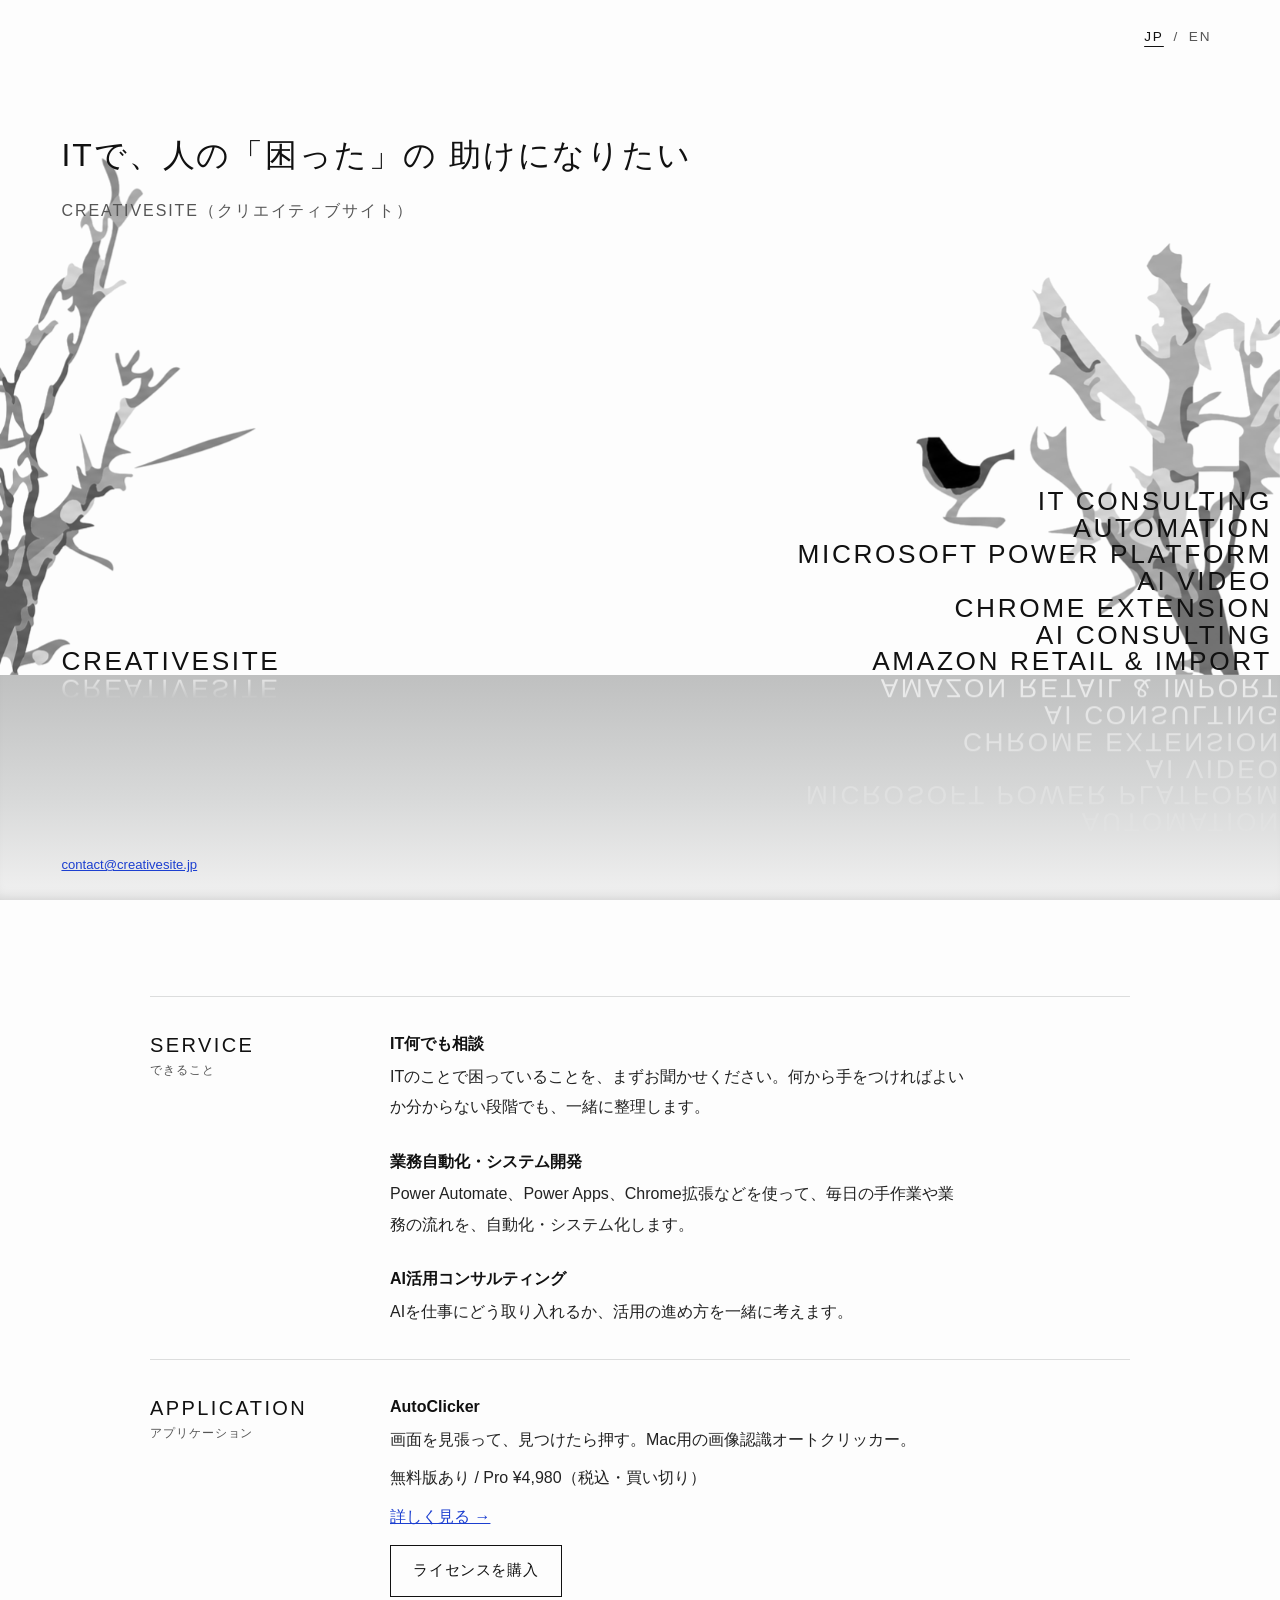
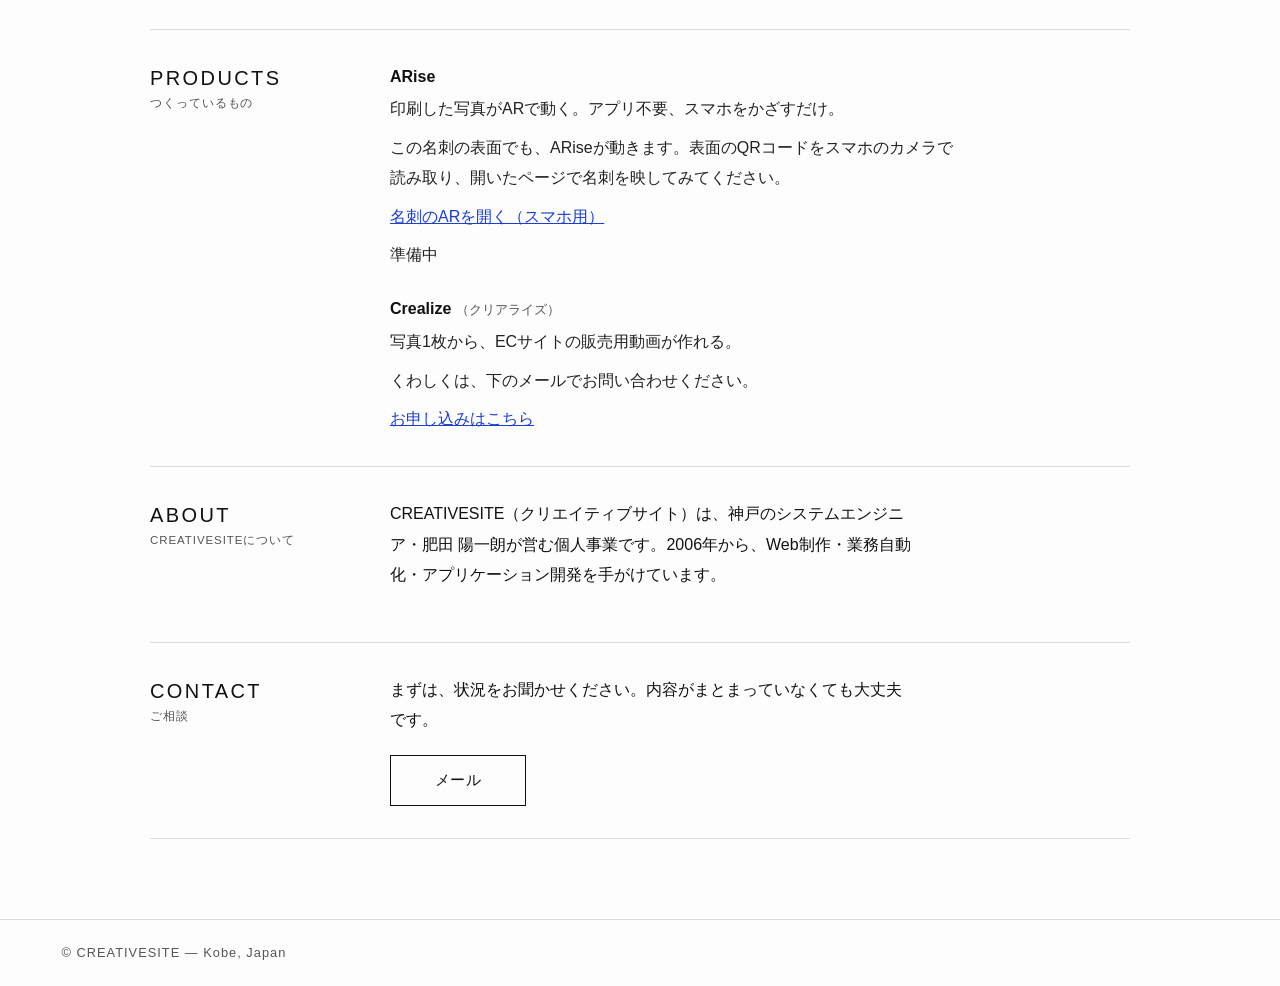
==== commit e40fa486: "About の日本語表記を「肥田 陽一朗」に修正 Co-Authored-By: Claude Opus 5.5 <noreply@anthropic.com> Claude-Session: htt" ====
--- a/index.html
+++ b/index.html
@@ -276,7 +276,7 @@
   <section class="sec" aria-labelledby="about">
     <h2 id="about" data-i18n="abt.h">About<small>CREATIVESITEについて</small></h2>
     <div>
-      <p class="contact-note" data-i18n="abt.d">CREATIVESITE（クリエイティブサイト）は、神戸のシステムエンジニア Yoichiro Hida が営む個人事業です。2006年から、Web制作・業務自動化・アプリケーション開発を手がけています。</p>
+      <p class="contact-note" data-i18n="abt.d">CREATIVESITE（クリエイティブサイト）は、神戸のシステムエンジニア・肥田 陽一朗が営む個人事業です。2006年から、Web制作・業務自動化・アプリケーション開発を手がけています。</p>
     </div>
   </section>
 
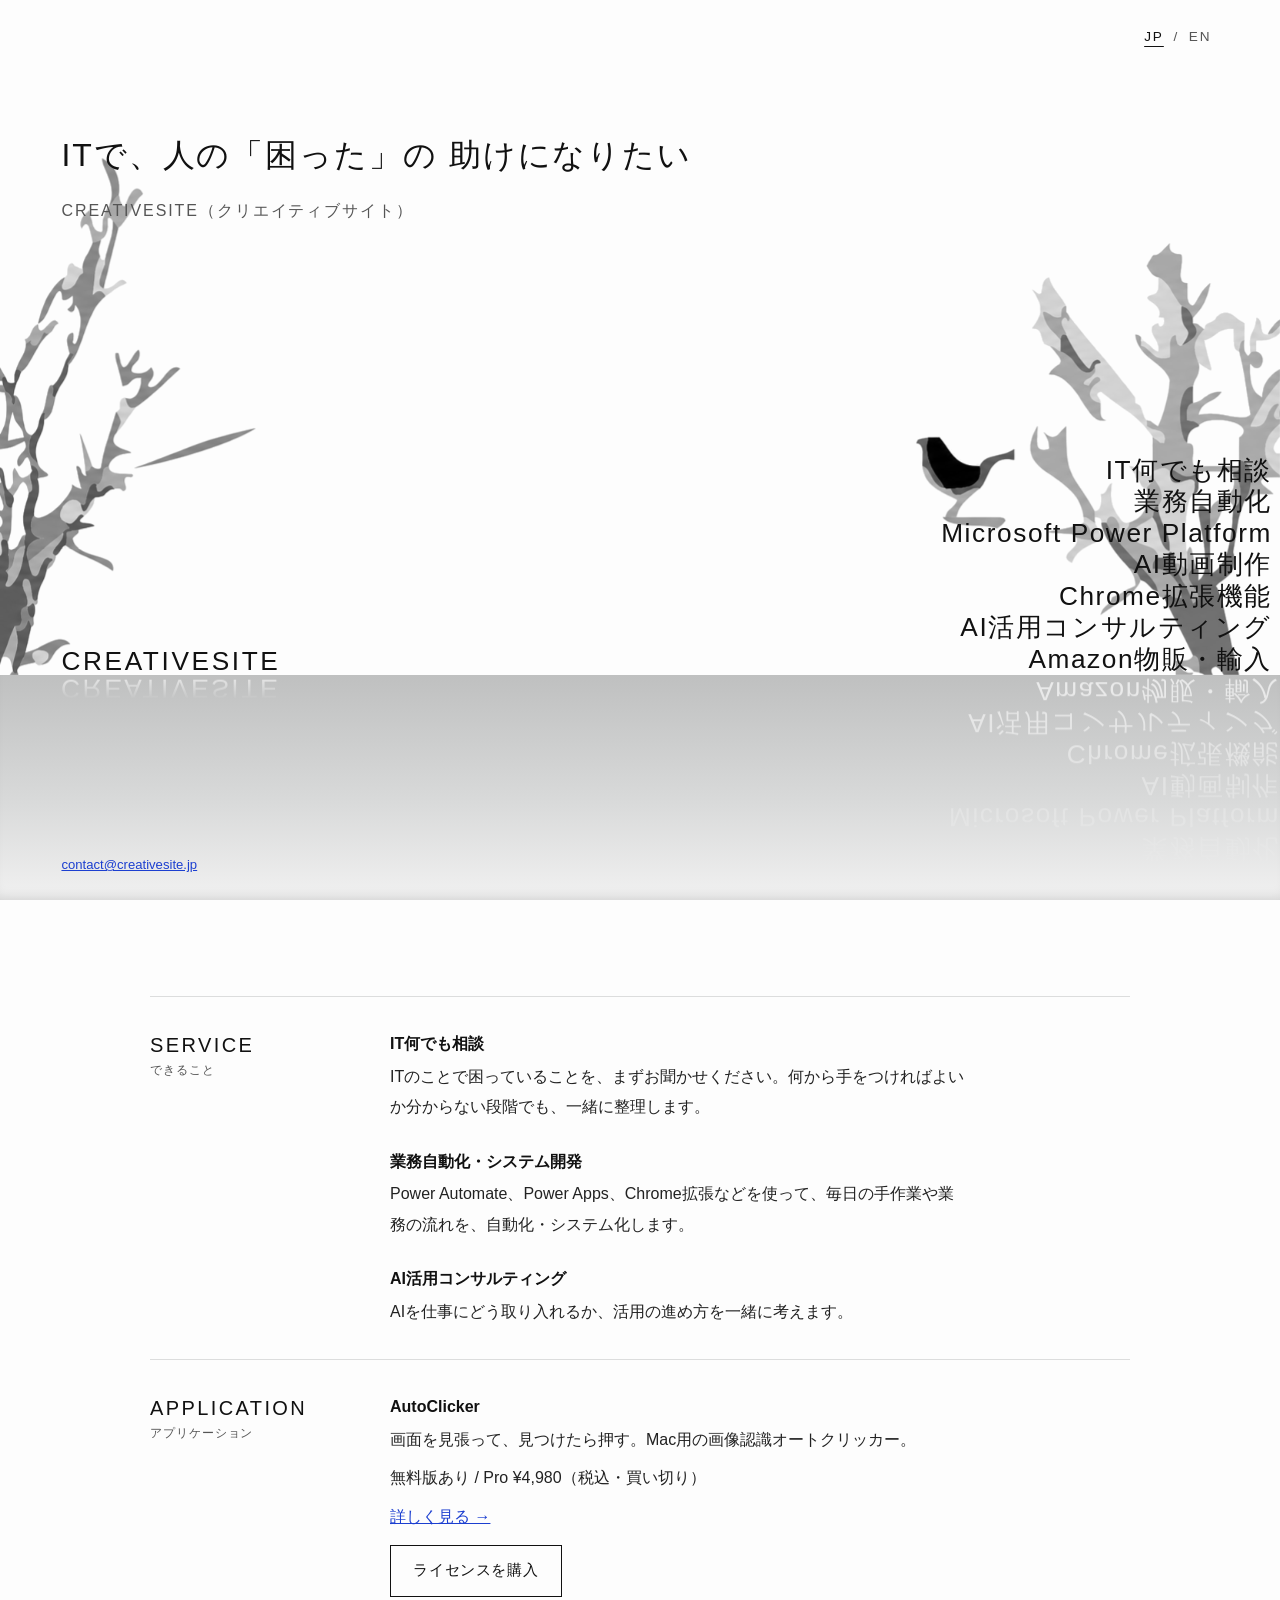
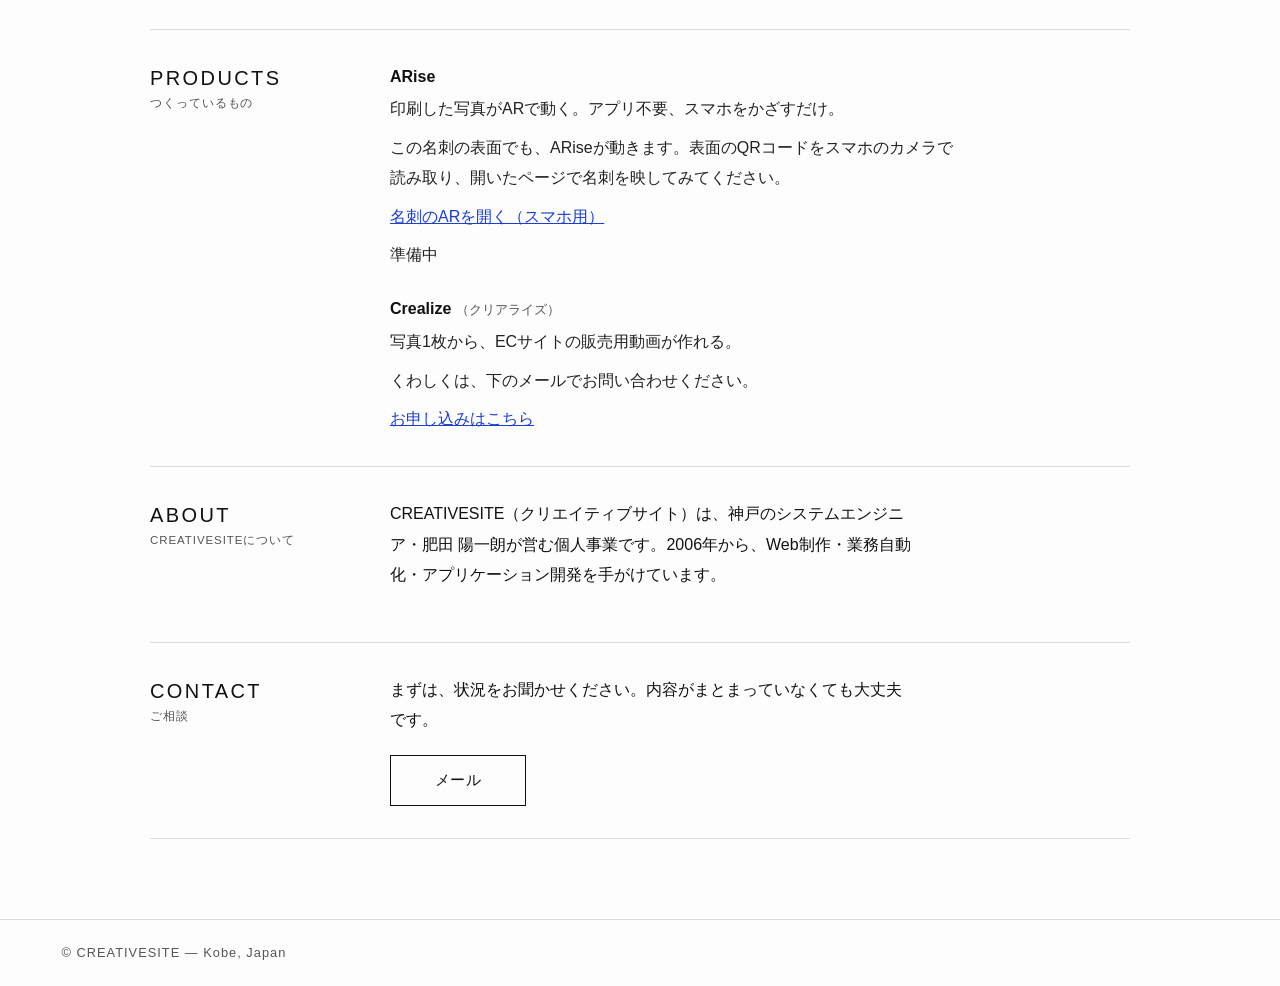
==== commit b41e22de: "トップのサービス一覧を日本語表示時は日本語に - 英語は切り替え時に辞書から表示 - 日本語のときは行間を少し広げ、英字の大文字変換をやめる  Co-Authored-By: Claude Opus " ====
--- a/index.html
+++ b/index.html
@@ -154,6 +154,8 @@
   html[lang="en"] .tagline { letter-spacing: .03em; }
   html[lang="en"] dd { color: #333; }
   .flapping { font-variant-numeric: tabular-nums; }
+  /* 日本語のサービス一覧: 行間を少し広げ、英字は大文字にしない */
+  html[lang="ja"] .mark.right { text-transform: none; letter-spacing: .06em; line-height: 1.2; }
 
   @media (max-width: 720px) {
     .sec { grid-template-columns: 1fr; row-gap: 1rem; }
@@ -190,23 +192,23 @@
   </h1>
 
   <div class="mark right thin">
-    <ul data-flap>
-      <li>IT Consulting</li>
-      <li>Automation</li>
+    <ul data-i18n="hero.list">
+      <li>IT何でも相談</li>
+      <li>業務自動化</li>
       <li>Microsoft Power Platform</li>
-      <li>AI Video</li>
-      <li>Chrome Extension</li>
-      <li>AI Consulting</li>
-      <li>Amazon Retail &amp; Import</li>
+      <li>AI動画制作</li>
+      <li>Chrome拡張機能</li>
+      <li>AI活用コンサルティング</li>
+      <li>Amazon物販・輸入</li>
     </ul>
-    <ul class="refl" aria-hidden="true" data-flap>
-      <li>IT Consulting</li>
-      <li>Automation</li>
+    <ul class="refl" aria-hidden="true" data-i18n="hero.list">
+      <li>IT何でも相談</li>
+      <li>業務自動化</li>
       <li>Microsoft Power Platform</li>
-      <li>AI Video</li>
-      <li>Chrome Extension</li>
-      <li>AI Consulting</li>
-      <li>Amazon Retail &amp; Import</li>
+      <li>AI動画制作</li>
+      <li>Chrome拡張機能</li>
+      <li>AI活用コンサルティング</li>
+      <li>Amazon物販・輸入</li>
     </ul>
   </div>
 
@@ -303,7 +305,8 @@
     title: 'CREATIVESITE | IT Consulting, Business Automation & AI Adoption',
     desc: 'CREATIVESITE is a solo-operated IT practice in Kobe, Japan. IT consulting, business automation with Power Automate / Power Apps, and AI adoption support for small businesses and solopreneurs.',
     h1: 'CREATIVESITE',
-    tagline: '<span>Using IT to help people</span> <span>when they’re stuck.</span><small>CREATIVESITE — Kobe, Japan</small>',
+    'hero.list': '<li>IT Consulting</li><li>Automation</li><li>Microsoft Power Platform</li><li>AI Video</li><li>Chrome Extension</li><li>AI Consulting</li><li>Amazon Retail &amp; Import</li>',
+    tagline: '<span>We want to help people</span> <span>out of their IT troubles.</span><small>CREATIVESITE — Kobe, Japan</small>',
     'svc.h': 'Services<small>What we do</small>',
     'svc.1.t': 'IT Consulting',
     'svc.1.d': 'Tell us what is troubling you about IT. Even if you do not yet know where to start, we will work through it together and map out the next steps.',
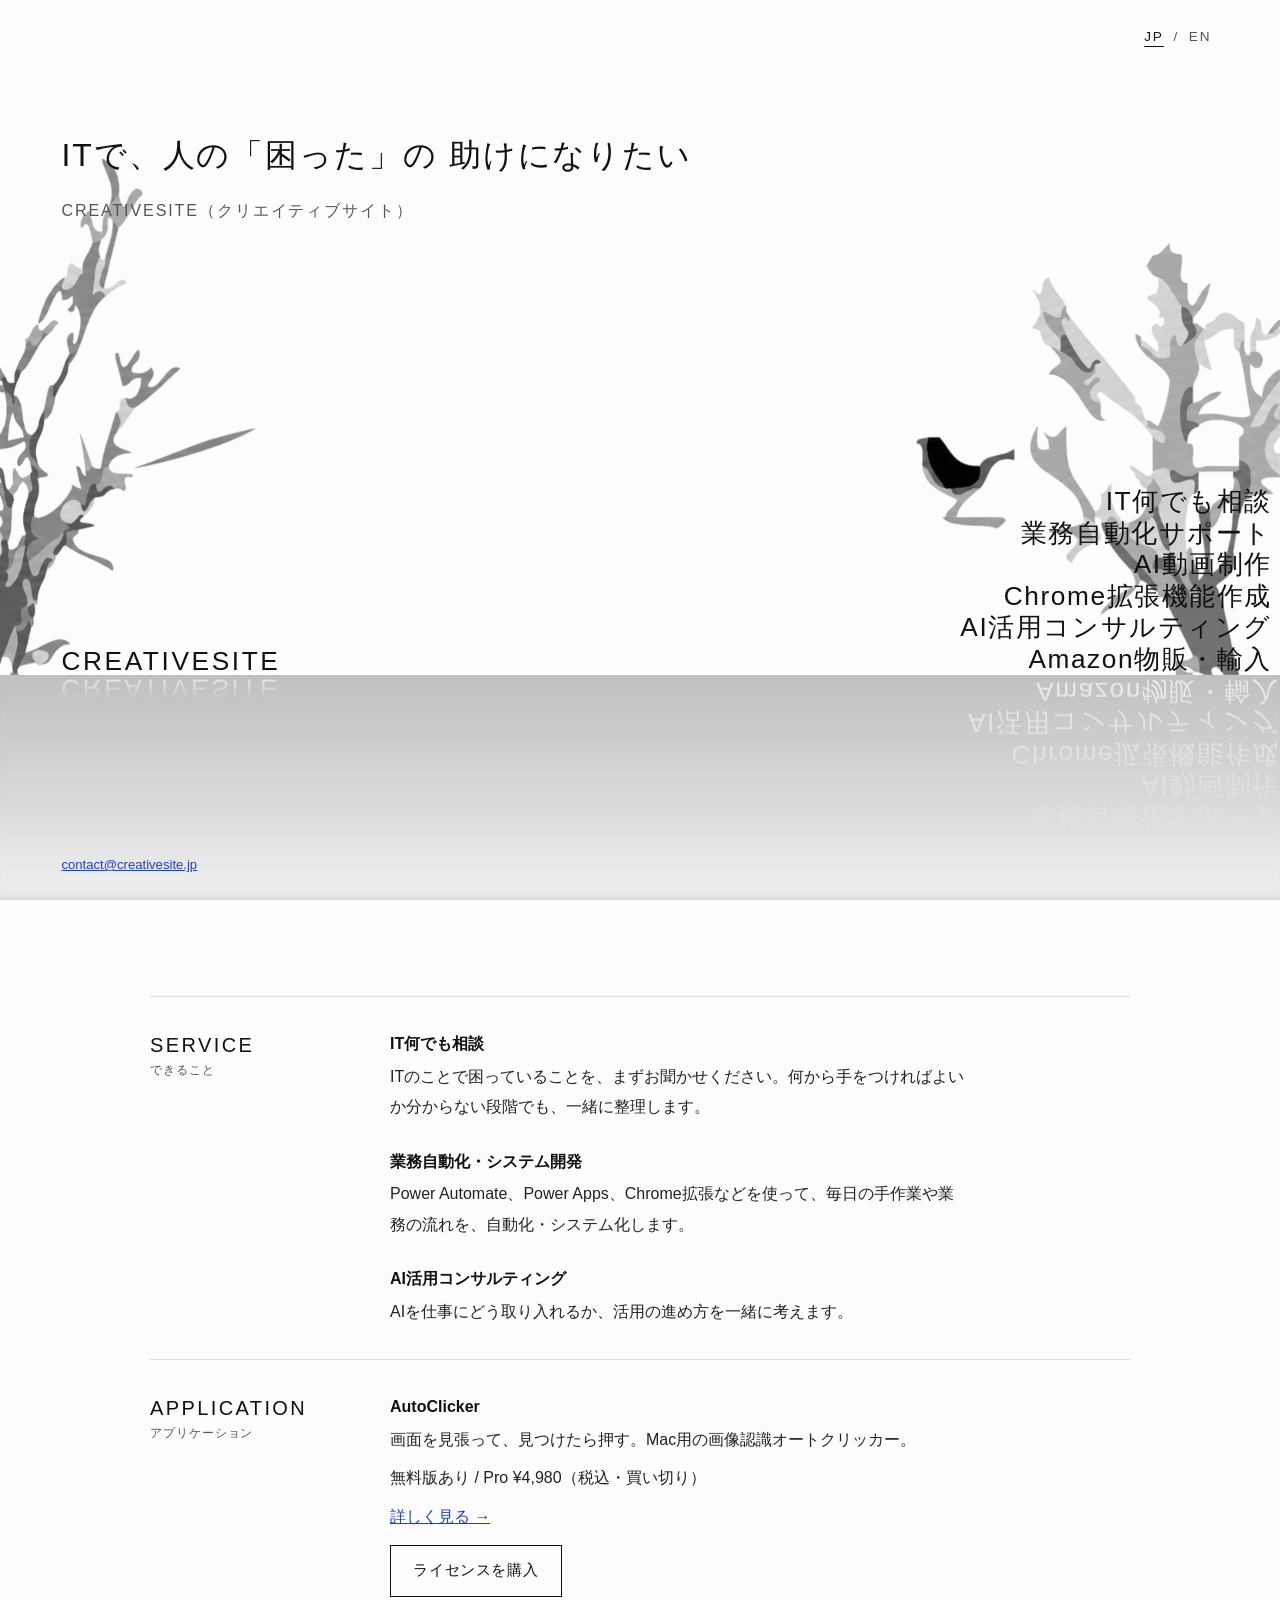
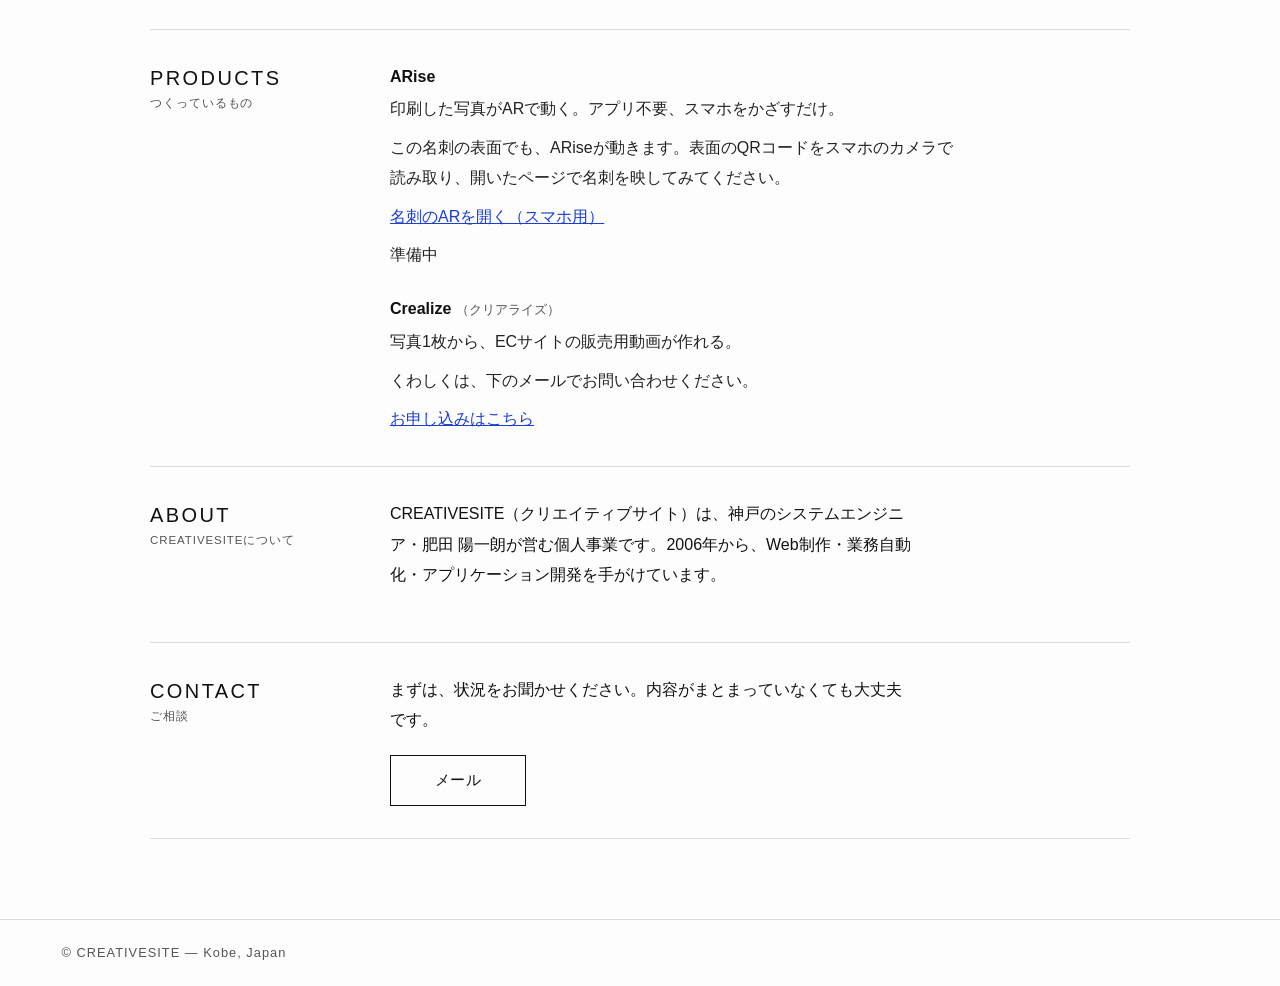
==== commit d46929f7: "トップのサービス一覧を6項目に整理(日英) - 業務自動化サポート / Automation Support - AI動画制作 / AI Video Production - Chrome拡張機能作成" ====
--- a/index.html
+++ b/index.html
@@ -194,19 +194,17 @@
   <div class="mark right thin">
     <ul data-i18n="hero.list">
       <li>IT何でも相談</li>
-      <li>業務自動化</li>
-      <li>Microsoft Power Platform</li>
+      <li>業務自動化サポート</li>
       <li>AI動画制作</li>
-      <li>Chrome拡張機能</li>
+      <li>Chrome拡張機能作成</li>
       <li>AI活用コンサルティング</li>
       <li>Amazon物販・輸入</li>
     </ul>
     <ul class="refl" aria-hidden="true" data-i18n="hero.list">
       <li>IT何でも相談</li>
-      <li>業務自動化</li>
-      <li>Microsoft Power Platform</li>
+      <li>業務自動化サポート</li>
       <li>AI動画制作</li>
-      <li>Chrome拡張機能</li>
+      <li>Chrome拡張機能作成</li>
       <li>AI活用コンサルティング</li>
       <li>Amazon物販・輸入</li>
     </ul>
@@ -305,7 +303,7 @@
     title: 'CREATIVESITE | IT Consulting, Business Automation & AI Adoption',
     desc: 'CREATIVESITE is a solo-operated IT practice in Kobe, Japan. IT consulting, business automation with Power Automate / Power Apps, and AI adoption support for small businesses and solopreneurs.',
     h1: 'CREATIVESITE',
-    'hero.list': '<li>IT Consulting</li><li>Automation</li><li>Microsoft Power Platform</li><li>AI Video</li><li>Chrome Extension</li><li>AI Consulting</li><li>Amazon Retail &amp; Import</li>',
+    'hero.list': '<li>IT Consulting</li><li>Automation Support</li><li>AI Video Production</li><li>Chrome Extension Development</li><li>AI Consulting</li><li>Amazon Retail &amp; Import</li>',
     tagline: '<span>We want to help people</span> <span>out of their IT troubles.</span><small>CREATIVESITE — Kobe, Japan</small>',
     'svc.h': 'Services<small>What we do</small>',
     'svc.1.t': 'IT Consulting',
